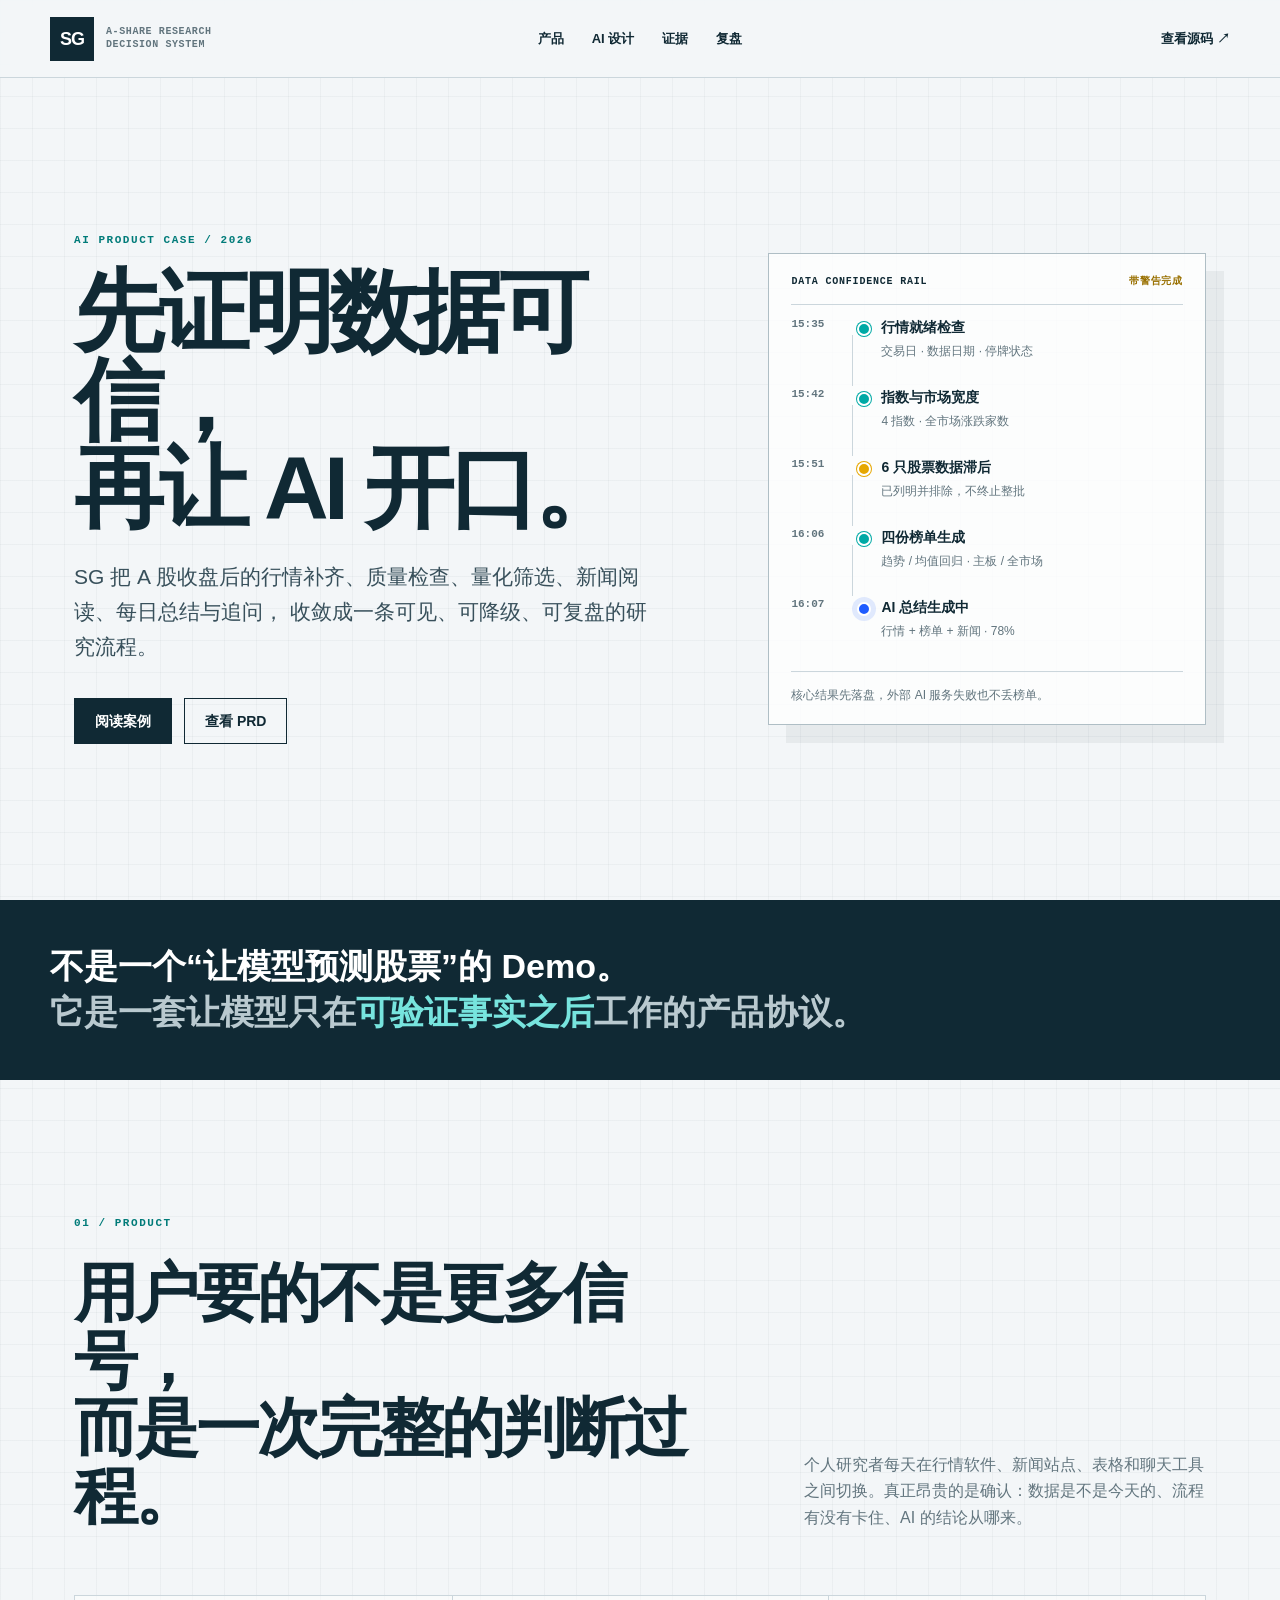
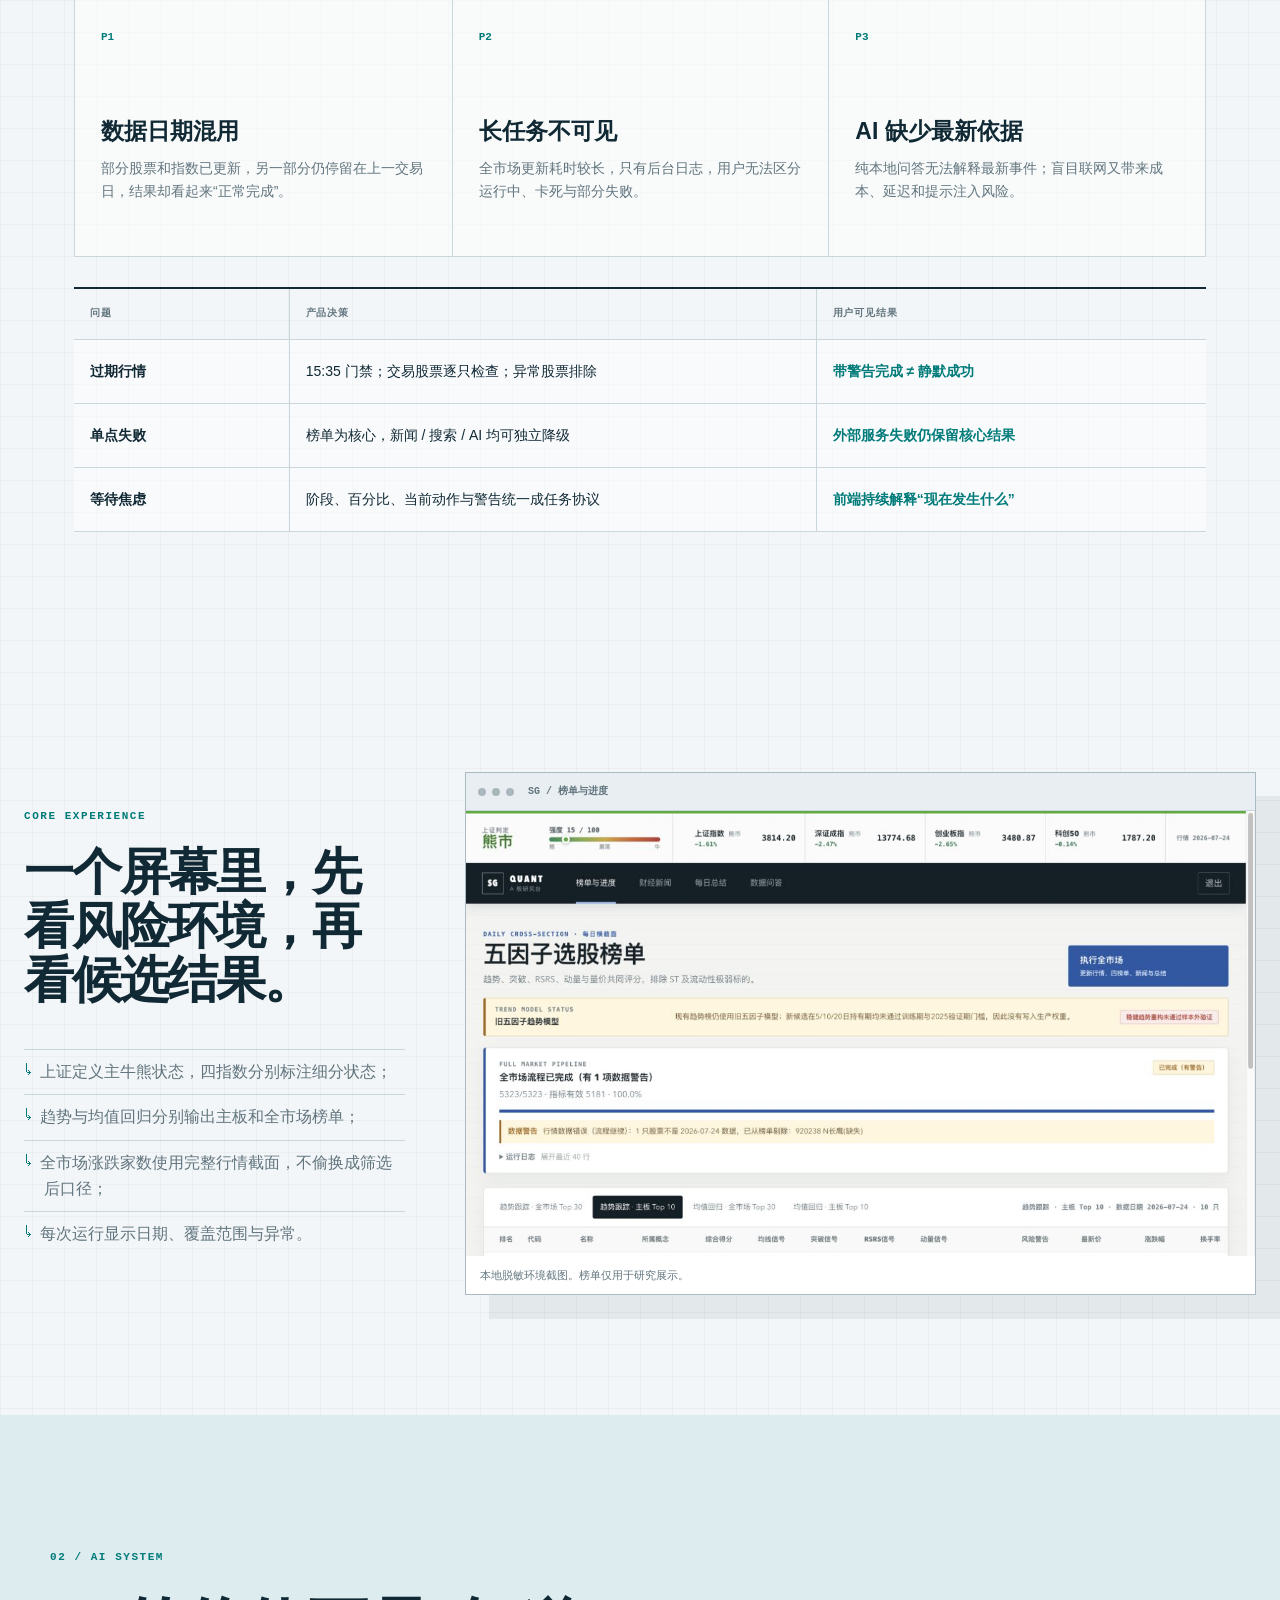
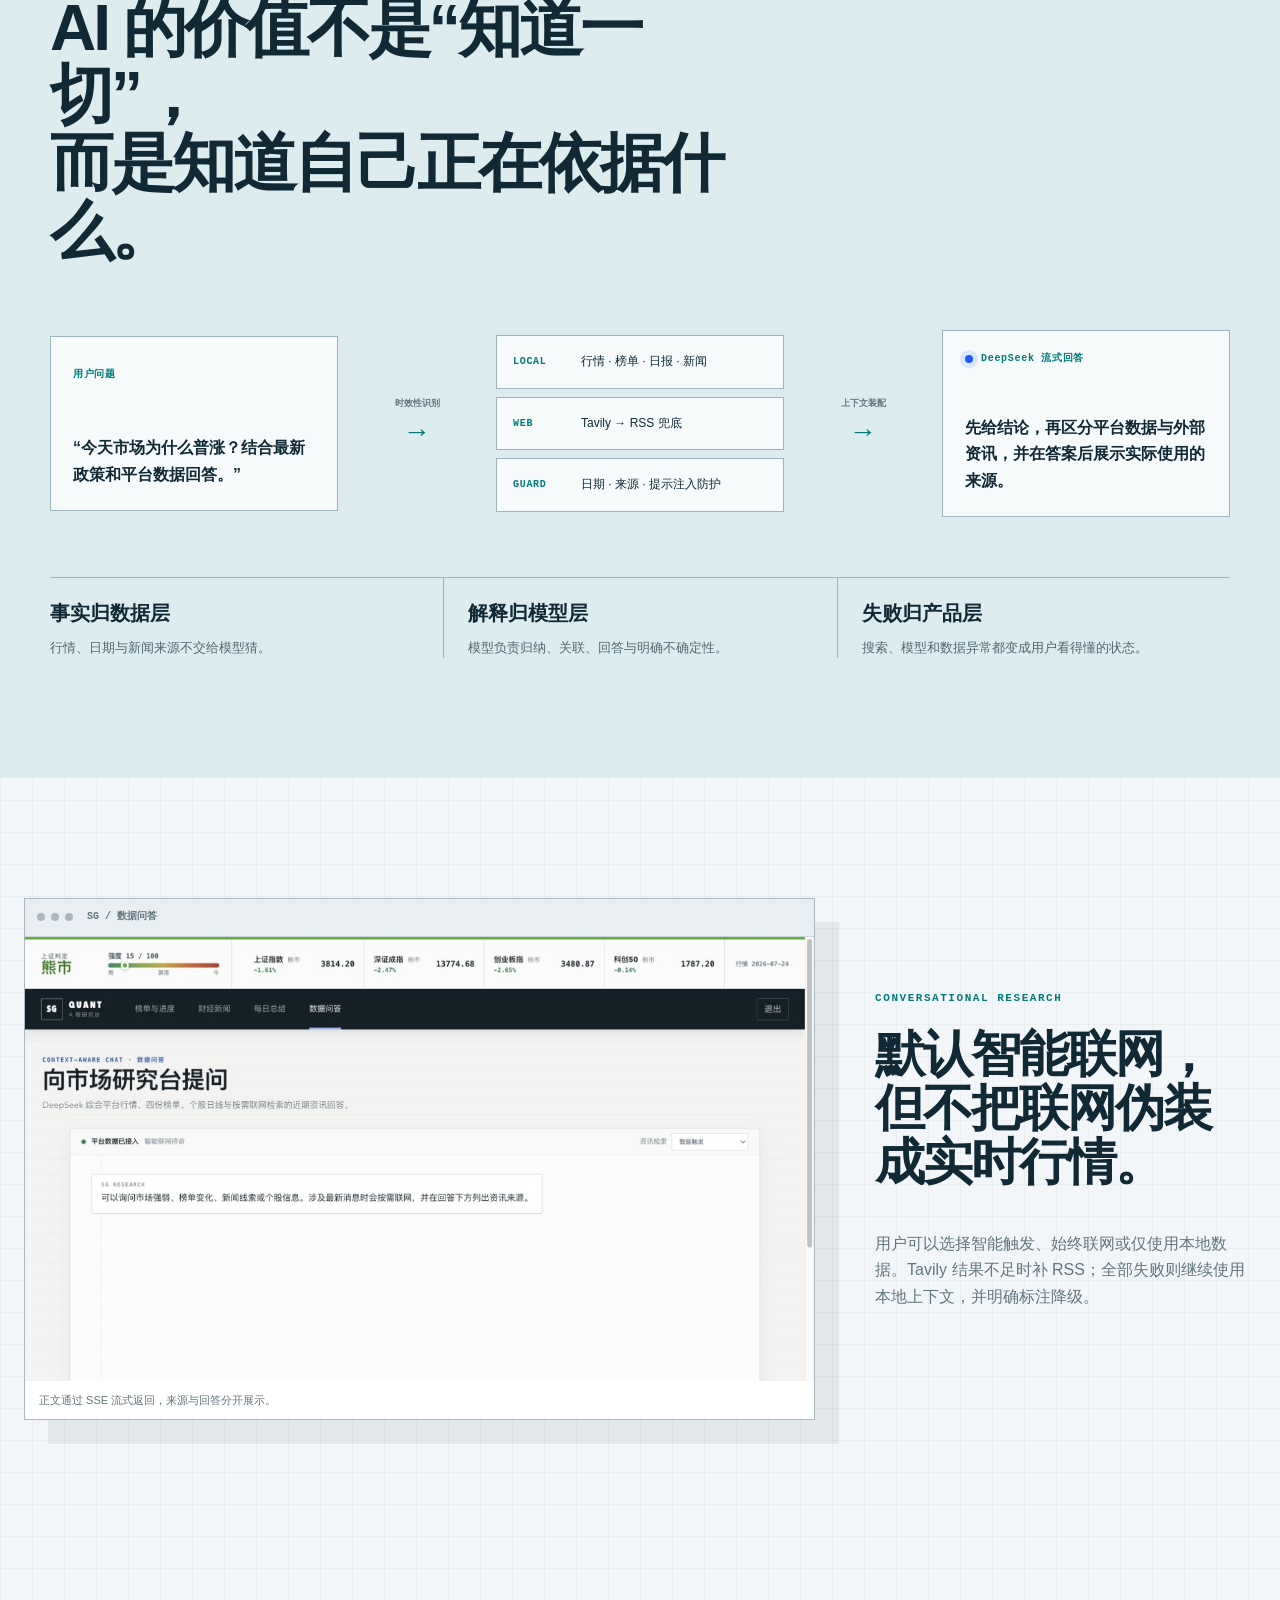
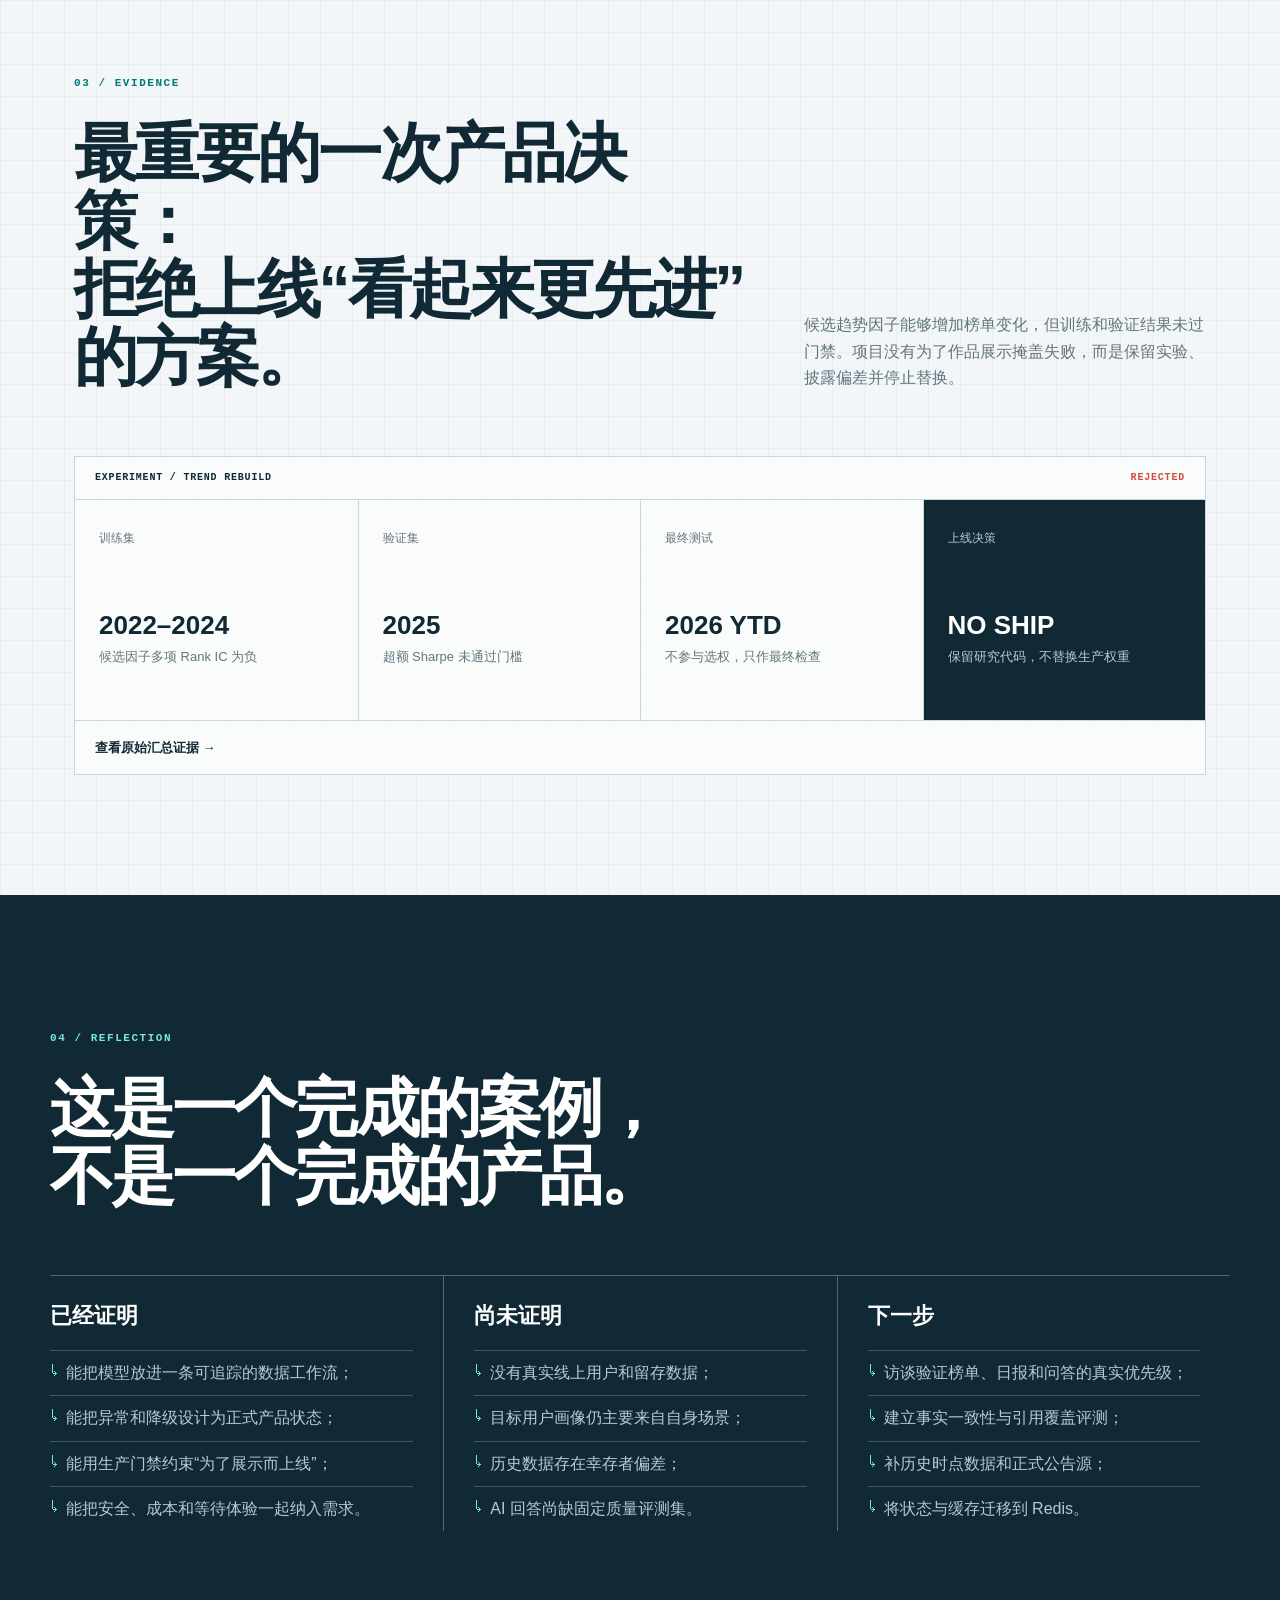
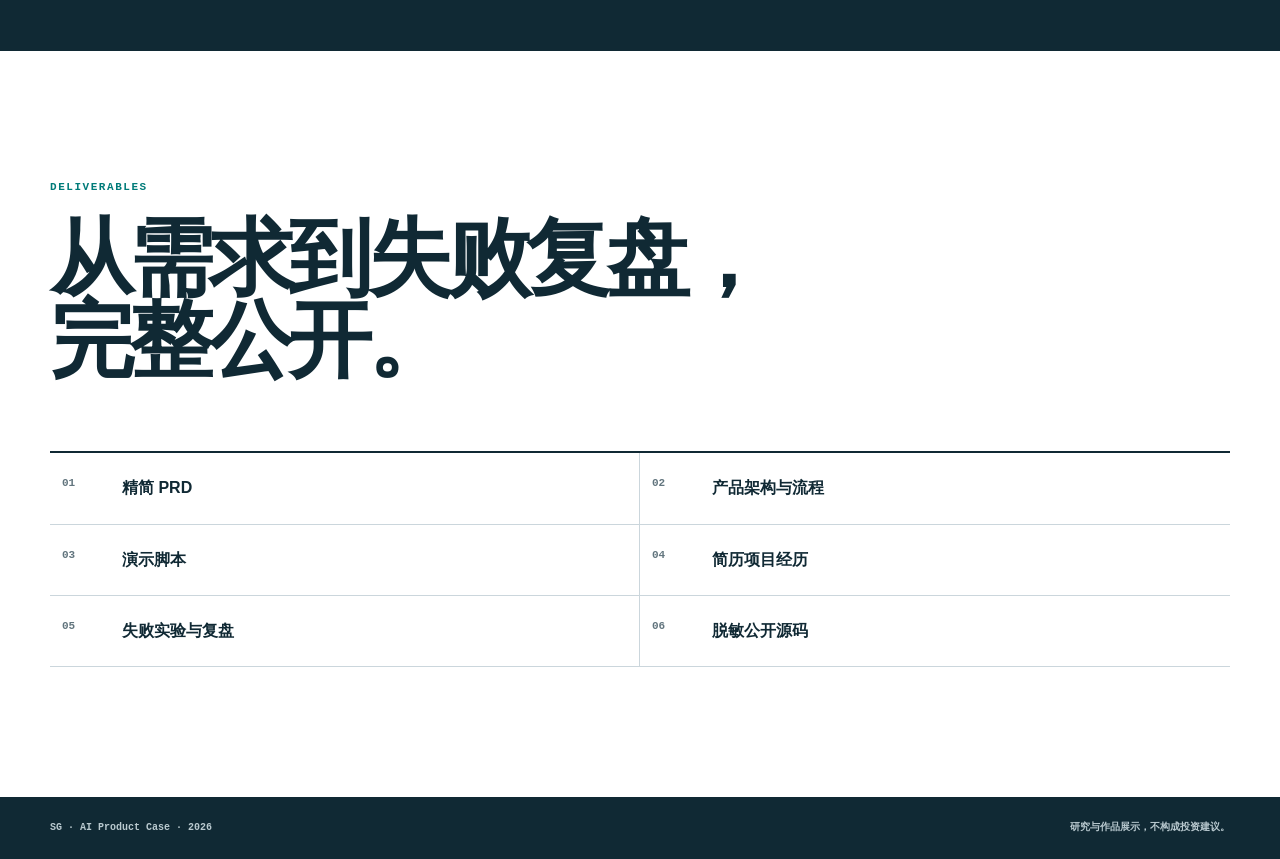
==== docs/index.html @ 6783c08f "Publish SG AI research portfolio" ====
<!doctype html>
<html lang="zh-CN">
<head>
  <meta charset="utf-8">
  <meta name="viewport" content="width=device-width, initial-scale=1">
  <meta name="description" content="SG：AI 驱动的 A 股研究工作台，面向 AI 产品经理岗位的完整产品案例。">
  <meta name="theme-color" content="#f3f6f8">
  <title>SG｜AI 产品经理作品集案例</title>
  <link rel="stylesheet" href="site.css">
</head>
<body>
  <a class="skip-link" href="#case">跳到案例正文</a>

  <header class="site-header">
    <a class="brand" href="#top" aria-label="SG 首页">
      <span class="brand-mark">SG</span>
      <span class="brand-copy">A-share research<br>decision system</span>
    </a>
    <nav aria-label="案例导航">
      <a href="#product">产品</a>
      <a href="#ai">AI 设计</a>
      <a href="#evidence">证据</a>
      <a href="#reflection">复盘</a>
    </nav>
    <a class="repo-link" href="https://github.com/ross912/SG">查看源码 ↗</a>
  </header>

  <main id="case">
    <section class="hero" id="top">
      <div class="hero-copy">
        <p class="eyebrow">AI PRODUCT CASE / 2026</p>
        <h1>先证明数据可信，<br>再让 AI 开口。</h1>
        <p class="hero-intro">
          SG 把 A 股收盘后的行情补齐、质量检查、量化筛选、新闻阅读、每日总结与追问，
          收敛成一条可见、可降级、可复盘的研究流程。
        </p>
        <div class="hero-actions">
          <a class="button primary" href="#product">阅读案例</a>
          <a class="button quiet" href="https://github.com/ross912/SG/blob/main/docs/portfolio/PRD.md">查看 PRD</a>
        </div>
      </div>

      <div class="evidence-rail" aria-label="从原始输入到可信输出的产品证据链">
        <div class="rail-label">
          <span>DATA CONFIDENCE RAIL</span>
          <strong>带警告完成</strong>
        </div>
        <ol>
          <li class="complete">
            <span class="rail-time">15:35</span>
            <div><strong>行情就绪检查</strong><small>交易日 · 数据日期 · 停牌状态</small></div>
          </li>
          <li class="complete">
            <span class="rail-time">15:42</span>
            <div><strong>指数与市场宽度</strong><small>4 指数 · 全市场涨跌家数</small></div>
          </li>
          <li class="warning">
            <span class="rail-time">15:51</span>
            <div><strong>6 只股票数据滞后</strong><small>已列明并排除，不终止整批</small></div>
          </li>
          <li class="complete">
            <span class="rail-time">16:06</span>
            <div><strong>四份榜单生成</strong><small>趋势 / 均值回归 · 主板 / 全市场</small></div>
          </li>
          <li class="active">
            <span class="rail-time">16:07</span>
            <div><strong>AI 总结生成中</strong><small>行情 + 榜单 + 新闻 · 78%</small></div>
          </li>
        </ol>
        <p class="rail-note">核心结果先落盘，外部 AI 服务失败也不丢榜单。</p>
      </div>
    </section>

    <section class="thesis" aria-label="项目定位">
      <p>不是一个“让模型预测股票”的 Demo。</p>
      <p>它是一套让模型只在<strong>可验证事实之后</strong>工作的产品协议。</p>
    </section>

    <section class="case-section" id="product">
      <header class="section-heading">
        <p class="eyebrow">01 / PRODUCT</p>
        <h2>用户要的不是更多信号，<br>而是一次完整的判断过程。</h2>
        <p>个人研究者每天在行情软件、新闻站点、表格和聊天工具之间切换。真正昂贵的是确认：数据是不是今天的、流程有没有卡住、AI 的结论从哪来。</p>
      </header>

      <div class="problem-grid">
        <article>
          <span class="problem-no">P1</span>
          <h3>数据日期混用</h3>
          <p>部分股票和指数已更新，另一部分仍停留在上一交易日，结果却看起来“正常完成”。</p>
        </article>
        <article>
          <span class="problem-no">P2</span>
          <h3>长任务不可见</h3>
          <p>全市场更新耗时较长，只有后台日志，用户无法区分运行中、卡死与部分失败。</p>
        </article>
        <article>
          <span class="problem-no">P3</span>
          <h3>AI 缺少最新依据</h3>
          <p>纯本地问答无法解释最新事件；盲目联网又带来成本、延迟和提示注入风险。</p>
        </article>
      </div>

      <div class="decision-table" role="region" aria-label="产品问题与设计决策" tabindex="0">
        <div class="decision-row table-head">
          <span>问题</span><span>产品决策</span><span>用户可见结果</span>
        </div>
        <div class="decision-row">
          <strong>过期行情</strong>
          <span>15:35 门禁；交易股票逐只检查；异常股票排除</span>
          <span class="result">带警告完成 ≠ 静默成功</span>
        </div>
        <div class="decision-row">
          <strong>单点失败</strong>
          <span>榜单为核心，新闻 / 搜索 / AI 均可独立降级</span>
          <span class="result">外部服务失败仍保留核心结果</span>
        </div>
        <div class="decision-row">
          <strong>等待焦虑</strong>
          <span>阶段、百分比、当前动作与警告统一成任务协议</span>
          <span class="result">前端持续解释“现在发生什么”</span>
        </div>
      </div>
    </section>

    <section class="case-section product-shot">
      <div class="shot-copy">
        <p class="eyebrow">CORE EXPERIENCE</p>
        <h2>一个屏幕里，先看风险环境，再看候选结果。</h2>
        <ul class="plain-list">
          <li>上证定义主牛熊状态，四指数分别标注细分状态；</li>
          <li>趋势与均值回归分别输出主板和全市场榜单；</li>
          <li>全市场涨跌家数使用完整行情截面，不偷换成筛选后口径；</li>
          <li>每次运行显示日期、覆盖范围与异常。</li>
        </ul>
      </div>
      <figure class="browser-frame">
        <div class="browser-bar"><i></i><i></i><i></i><span>SG / 榜单与进度</span></div>
        <img src="assets/dashboard.jpg" alt="SG 榜单、市场状态与流程进度页面截图">
        <figcaption>本地脱敏环境截图。榜单仅用于研究展示。</figcaption>
      </figure>
    </section>

    <section class="case-section ai-section" id="ai">
      <header class="section-heading">
        <p class="eyebrow">02 / AI SYSTEM</p>
        <h2>AI 的价值不是“知道一切”，<br>而是知道自己正在依据什么。</h2>
      </header>

      <div class="ai-map" aria-label="AI 问答决策流程">
        <div class="query-card">
          <span>用户问题</span>
          <p>“今天市场为什么普涨？结合最新政策和平台数据回答。”</p>
        </div>
        <div class="connector"><span>时效性识别</span></div>
        <div class="source-stack">
          <article><b>LOCAL</b><span>行情 · 榜单 · 日报 · 新闻</span></article>
          <article><b>WEB</b><span>Tavily → RSS 兜底</span></article>
          <article><b>GUARD</b><span>日期 · 来源 · 提示注入防护</span></article>
        </div>
        <div class="connector"><span>上下文装配</span></div>
        <div class="answer-card">
          <div class="answer-status"><span></span>DeepSeek 流式回答</div>
          <p>先给结论，再区分平台数据与外部资讯，并在答案后展示实际使用的来源。</p>
        </div>
      </div>

      <div class="principles">
        <article>
          <strong>事实归数据层</strong>
          <p>行情、日期与新闻来源不交给模型猜。</p>
        </article>
        <article>
          <strong>解释归模型层</strong>
          <p>模型负责归纳、关联、回答与明确不确定性。</p>
        </article>
        <article>
          <strong>失败归产品层</strong>
          <p>搜索、模型和数据异常都变成用户看得懂的状态。</p>
        </article>
      </div>
    </section>

    <section class="case-section product-shot reverse">
      <div class="shot-copy">
        <p class="eyebrow">CONVERSATIONAL RESEARCH</p>
        <h2>默认智能联网，但不把联网伪装成实时行情。</h2>
        <p>用户可以选择智能触发、始终联网或仅使用本地数据。Tavily 结果不足时补 RSS；全部失败则继续使用本地上下文，并明确标注降级。</p>
      </div>
      <figure class="browser-frame">
        <div class="browser-bar"><i></i><i></i><i></i><span>SG / 数据问答</span></div>
        <img src="assets/chat.jpg" alt="SG 数据问答、联网模式与来源页面截图">
        <figcaption>正文通过 SSE 流式返回，来源与回答分开展示。</figcaption>
      </figure>
    </section>

    <section class="case-section evidence-section" id="evidence">
      <header class="section-heading">
        <p class="eyebrow">03 / EVIDENCE</p>
        <h2>最重要的一次产品决策：<br>拒绝上线“看起来更先进”的方案。</h2>
        <p>候选趋势因子能够增加榜单变化，但训练和验证结果未过门禁。项目没有为了作品展示掩盖失败，而是保留实验、披露偏差并停止替换。</p>
      </header>

      <div class="experiment">
        <div class="experiment-meta">
          <span>EXPERIMENT / TREND REBUILD</span>
          <strong>REJECTED</strong>
        </div>
        <div class="experiment-grid">
          <article>
            <span>训练集</span>
            <b>2022–2024</b>
            <p>候选因子多项 Rank IC 为负</p>
          </article>
          <article>
            <span>验证集</span>
            <b>2025</b>
            <p>超额 Sharpe 未通过门槛</p>
          </article>
          <article>
            <span>最终测试</span>
            <b>2026 YTD</b>
            <p>不参与选权，只作最终检查</p>
          </article>
          <article class="verdict">
            <span>上线决策</span>
            <b>NO SHIP</b>
            <p>保留研究代码，不替换生产权重</p>
          </article>
        </div>
        <a href="https://github.com/ross912/SG/blob/main/evidence/candidate_factor_research.json">查看原始汇总证据 →</a>
      </div>
    </section>

    <section class="case-section reflection-section" id="reflection">
      <header class="section-heading">
        <p class="eyebrow">04 / REFLECTION</p>
        <h2>这是一个完成的案例，<br>不是一个完成的产品。</h2>
      </header>
      <div class="reflection-grid">
        <div>
          <h3>已经证明</h3>
          <ul class="plain-list">
            <li>能把模型放进一条可追踪的数据工作流；</li>
            <li>能把异常和降级设计为正式产品状态；</li>
            <li>能用生产门禁约束“为了展示而上线”；</li>
            <li>能把安全、成本和等待体验一起纳入需求。</li>
          </ul>
        </div>
        <div>
          <h3>尚未证明</h3>
          <ul class="plain-list">
            <li>没有真实线上用户和留存数据；</li>
            <li>目标用户画像仍主要来自自身场景；</li>
            <li>历史数据存在幸存者偏差；</li>
            <li>AI 回答尚缺固定质量评测集。</li>
          </ul>
        </div>
        <div>
          <h3>下一步</h3>
          <ul class="plain-list">
            <li>访谈验证榜单、日报和问答的真实优先级；</li>
            <li>建立事实一致性与引用覆盖评测；</li>
            <li>补历史时点数据和正式公告源；</li>
            <li>将状态与缓存迁移到 Redis。</li>
          </ul>
        </div>
      </div>
    </section>

    <section class="closing">
      <p class="eyebrow">DELIVERABLES</p>
      <h2>从需求到失败复盘，<br>完整公开。</h2>
      <div class="deliverable-links">
        <a href="https://github.com/ross912/SG/blob/main/docs/portfolio/PRD.md"><span>01</span>精简 PRD</a>
        <a href="https://github.com/ross912/SG/blob/main/docs/portfolio/ARCHITECTURE.md"><span>02</span>产品架构与流程</a>
        <a href="https://github.com/ross912/SG/blob/main/docs/portfolio/DEMO.md"><span>03</span>演示脚本</a>
        <a href="https://github.com/ross912/SG/blob/main/docs/portfolio/RESUME.md"><span>04</span>简历项目经历</a>
        <a href="https://github.com/ross912/SG/blob/main/docs/portfolio/RETROSPECTIVE.md"><span>05</span>失败实验与复盘</a>
        <a href="https://github.com/ross912/SG"><span>06</span>脱敏公开源码</a>
      </div>
    </section>
  </main>

  <footer>
    <p>SG · AI Product Case · 2026</p>
    <p>研究与作品展示，不构成投资建议。</p>
  </footer>
</body>
</html>
---- docs/site.css ----
:root {
  --paper: #f3f6f8;
  --paper-strong: #ffffff;
  --ink: #102934;
  --muted: #62757e;
  --line: #cbd6dc;
  --cyan: #00a9a5;
  --cyan-dark: #007b79;
  --blue: #1e5bff;
  --amber: #e6a700;
  --red: #d64b3c;
  --display: "Arial Narrow", "Aptos Display", "Noto Sans SC", sans-serif;
  --body: "Aptos", "PingFang SC", "Noto Sans SC", sans-serif;
  --mono: "SFMono-Regular", "Cascadia Code", "Roboto Mono", monospace;
  --content: 1180px;
  color-scheme: light;
}

* { box-sizing: border-box; }

html {
  scroll-behavior: smooth;
  background: var(--paper);
}

body {
  margin: 0;
  color: var(--ink);
  background:
    linear-gradient(rgba(16, 41, 52, .035) 1px, transparent 1px),
    linear-gradient(90deg, rgba(16, 41, 52, .035) 1px, transparent 1px),
    var(--paper);
  background-size: 32px 32px;
  font-family: var(--body);
  line-height: 1.65;
}

a { color: inherit; }

.skip-link {
  position: fixed;
  top: 10px;
  left: 10px;
  z-index: 100;
  padding: 8px 12px;
  background: var(--ink);
  color: white;
  transform: translateY(-160%);
}

.skip-link:focus { transform: translateY(0); }

.site-header {
  position: sticky;
  top: 0;
  z-index: 20;
  display: grid;
  grid-template-columns: 1fr auto 1fr;
  align-items: center;
  min-height: 78px;
  padding: 12px max(24px, calc((100vw - var(--content)) / 2));
  border-bottom: 1px solid var(--line);
  background: rgba(243, 246, 248, .94);
  backdrop-filter: blur(14px);
}

.brand {
  display: inline-flex;
  gap: 12px;
  width: max-content;
  text-decoration: none;
  align-items: center;
}

.brand-mark {
  display: grid;
  width: 44px;
  height: 44px;
  place-items: center;
  color: white;
  background: var(--ink);
  font: 800 18px/1 var(--display);
  letter-spacing: -.06em;
}

.brand-copy {
  color: var(--muted);
  font: 600 10px/1.25 var(--mono);
  letter-spacing: .06em;
  text-transform: uppercase;
}

nav { display: flex; gap: 28px; }
nav a, .repo-link {
  text-decoration: none;
  font-size: 13px;
  font-weight: 650;
}

nav a:hover, .repo-link:hover { color: var(--cyan-dark); }
.repo-link { justify-self: end; }

.hero {
  display: grid;
  grid-template-columns: minmax(0, 1.15fr) minmax(360px, .85fr);
  gap: clamp(48px, 8vw, 110px);
  align-items: center;
  min-height: calc(100vh - 78px);
  max-width: var(--content);
  margin: 0 auto;
  padding: 84px 24px;
}

.eyebrow {
  margin: 0 0 22px;
  color: var(--cyan-dark);
  font: 700 11px/1.2 var(--mono);
  letter-spacing: .14em;
}

h1, h2, h3, p { margin-top: 0; }

h1 {
  max-width: 760px;
  margin-bottom: 28px;
  font: 800 clamp(54px, 7vw, 92px)/.98 var(--display);
  letter-spacing: -.055em;
}

.hero-intro {
  max-width: 650px;
  margin-bottom: 34px;
  color: #38505b;
  font-size: clamp(17px, 2vw, 21px);
}

.hero-actions { display: flex; gap: 12px; }

.button {
  display: inline-flex;
  min-height: 46px;
  padding: 0 20px;
  align-items: center;
  justify-content: center;
  border: 1px solid var(--ink);
  text-decoration: none;
  font-size: 14px;
  font-weight: 700;
}

.button.primary { color: white; background: var(--ink); }
.button.primary:hover { background: var(--cyan-dark); border-color: var(--cyan-dark); }
.button.quiet:hover { background: white; }

.evidence-rail {
  position: relative;
  padding: 22px 22px 18px;
  border: 1px solid #afbec5;
  background: rgba(255, 255, 255, .78);
  box-shadow: 18px 18px 0 rgba(16, 41, 52, .06);
}

.rail-label {
  display: flex;
  justify-content: space-between;
  padding-bottom: 16px;
  border-bottom: 1px solid var(--line);
  font: 700 10px/1.2 var(--mono);
  letter-spacing: .08em;
}

.rail-label strong { color: #997000; }
.evidence-rail ol { margin: 0; padding: 8px 0 0; list-style: none; }

.evidence-rail li {
  position: relative;
  display: grid;
  grid-template-columns: 54px 16px 1fr;
  column-gap: 10px;
  min-height: 70px;
  align-items: start;
}

.evidence-rail li::before {
  content: "";
  grid-column: 2;
  grid-row: 1;
  width: 10px;
  height: 10px;
  margin: 9px 0 0 2px;
  border: 2px solid var(--paper-strong);
  border-radius: 50%;
  background: var(--cyan);
  box-shadow: 0 0 0 1px var(--cyan);
  z-index: 1;
}

.evidence-rail li::after {
  content: "";
  position: absolute;
  top: 22px;
  bottom: -3px;
  left: 61px;
  width: 1px;
  background: var(--line);
}

.evidence-rail li:last-child::after { display: none; }
.evidence-rail li.warning::before { background: var(--amber); box-shadow: 0 0 0 1px var(--amber); }
.evidence-rail li.active::before { background: var(--blue); box-shadow: 0 0 0 5px rgba(30, 91, 255, .12); }

.rail-time {
  padding-top: 5px;
  color: var(--muted);
  font: 600 11px/1.2 var(--mono);
}

.evidence-rail li div { grid-column: 3; padding-top: 3px; }
.evidence-rail li strong { display: block; font-size: 14px; }
.evidence-rail li small { display: block; margin-top: 3px; color: var(--muted); font-size: 12px; }
.rail-note { margin: 8px 0 0; padding-top: 14px; border-top: 1px solid var(--line); color: var(--muted); font-size: 12px; }

.thesis {
  padding: 44px max(24px, calc((100vw - var(--content)) / 2));
  color: white;
  background: var(--ink);
}

.thesis p { max-width: 920px; margin: 0; font: 600 clamp(22px, 3vw, 34px)/1.35 var(--display); }
.thesis p + p { color: #b9c9cf; }
.thesis strong { color: #77e4de; }

.case-section {
  max-width: var(--content);
  margin: 0 auto;
  padding: 120px 24px;
}

.section-heading { display: grid; grid-template-columns: 1.25fr .75fr; gap: 60px; align-items: end; margin-bottom: 64px; }
.section-heading .eyebrow { grid-column: 1 / -1; margin-bottom: -30px; }
.section-heading h2 { margin: 0; font: 780 clamp(40px, 5vw, 64px)/1.06 var(--display); letter-spacing: -.045em; }
.section-heading > p:last-child { margin: 0; color: var(--muted); font-size: 16px; }

.problem-grid { display: grid; grid-template-columns: repeat(3, 1fr); border: 1px solid var(--line); background: rgba(255,255,255,.55); }
.problem-grid article { min-height: 260px; padding: 26px; }
.problem-grid article + article { border-left: 1px solid var(--line); }
.problem-no { font: 700 11px/1 var(--mono); color: var(--cyan-dark); }
.problem-grid h3 { margin: 70px 0 12px; font: 750 23px/1.15 var(--display); }
.problem-grid p { color: var(--muted); font-size: 14px; }

.decision-table { margin-top: 30px; border-top: 2px solid var(--ink); overflow-x: auto; }
.decision-row { display: grid; grid-template-columns: .55fr 1.35fr 1fr; min-width: 780px; border-bottom: 1px solid var(--line); }
.decision-row > * { padding: 20px 16px; }
.decision-row > * + * { border-left: 1px solid var(--line); }
.decision-row.table-head { color: var(--muted); font: 700 10px/1 var(--mono); letter-spacing: .08em; }
.decision-row:not(.table-head) { background: rgba(255,255,255,.45); font-size: 14px; }
.decision-row .result { color: var(--cyan-dark); font-weight: 650; }

.product-shot { display: grid; grid-template-columns: .65fr 1.35fr; gap: 60px; align-items: center; max-width: 1320px; }
.product-shot.reverse { grid-template-columns: 1.35fr .65fr; }
.product-shot.reverse .shot-copy { grid-column: 2; grid-row: 1; }
.product-shot.reverse .browser-frame { grid-column: 1; grid-row: 1; }
.shot-copy h2 { font: 760 clamp(34px, 4vw, 50px)/1.08 var(--display); letter-spacing: -.04em; }
.shot-copy > p:not(.eyebrow), .plain-list { color: var(--muted); }
.plain-list { margin: 22px 0 0; padding: 0; list-style: none; }
.plain-list li { padding: 9px 0 9px 20px; border-top: 1px solid var(--line); }
.plain-list li::before { content: "↳"; margin-left: -20px; margin-right: 8px; color: var(--cyan-dark); }

.browser-frame { margin: 0; border: 1px solid #aabac2; background: white; box-shadow: 24px 24px 0 rgba(16,41,52,.07); }
.browser-bar { display: flex; align-items: center; gap: 6px; min-height: 38px; padding: 0 12px; border-bottom: 1px solid var(--line); background: #e8eef1; }
.browser-bar i { width: 8px; height: 8px; border-radius: 50%; background: #aab8be; }
.browser-bar span { margin-left: 8px; color: var(--muted); font: 600 10px/1 var(--mono); }
.browser-frame img { display: block; width: 100%; min-height: 340px; object-fit: cover; object-position: top; background: #dfe7eb; }
.browser-frame figcaption { padding: 10px 14px; color: var(--muted); font-size: 11px; }

.ai-section { max-width: none; padding-right: max(24px, calc((100vw - var(--content)) / 2)); padding-left: max(24px, calc((100vw - var(--content)) / 2)); background: #dcecef; }
.ai-section .section-heading { max-width: var(--content); margin-right: auto; margin-left: auto; }
.ai-map { display: grid; grid-template-columns: 1fr 130px 1fr 130px 1fr; gap: 14px; align-items: center; max-width: 1380px; margin: 0 auto; }
.query-card, .answer-card, .source-stack article { padding: 22px; border: 1px solid #9eb4bc; background: rgba(255,255,255,.76); }
.query-card > span, .answer-status, .source-stack b { font: 700 10px/1.2 var(--mono); letter-spacing: .07em; color: var(--cyan-dark); }
.query-card p, .answer-card p { margin: 50px 0 0; font-size: 16px; font-weight: 650; }
.source-stack { display: grid; gap: 8px; }
.source-stack article { display: grid; grid-template-columns: 60px 1fr; gap: 8px; align-items: center; padding: 16px; }
.source-stack span { font-size: 12px; }
.connector { position: relative; text-align: center; color: var(--muted); font: 600 9px/1 var(--mono); }
.connector::after { content: "→"; display: block; margin-top: 10px; color: var(--cyan-dark); font-size: 28px; }
.answer-status { display: flex; gap: 8px; align-items: center; }
.answer-status span { width: 8px; height: 8px; border-radius: 50%; background: var(--blue); box-shadow: 0 0 0 5px rgba(30,91,255,.12); }
.principles { display: grid; grid-template-columns: repeat(3,1fr); max-width: 1180px; margin: 60px auto 0; border-top: 1px solid #9eb4bc; }
.principles article { padding: 24px 24px 0 0; }
.principles article + article { padding-left: 24px; border-left: 1px solid #9eb4bc; }
.principles strong { font: 750 20px/1.1 var(--display); }
.principles p { margin: 8px 0 0; color: #506971; font-size: 13px; }

.experiment { border: 1px solid var(--line); background: rgba(255,255,255,.65); }
.experiment-meta { display: flex; justify-content: space-between; padding: 16px 20px; border-bottom: 1px solid var(--line); font: 700 10px/1 var(--mono); letter-spacing: .08em; }
.experiment-meta strong { color: var(--red); }
.experiment-grid { display: grid; grid-template-columns: repeat(4,1fr); }
.experiment-grid article { min-height: 220px; padding: 24px; }
.experiment-grid article + article { border-left: 1px solid var(--line); }
.experiment-grid span { color: var(--muted); font-size: 12px; }
.experiment-grid b { display: block; margin: 62px 0 8px; font: 750 26px/1 var(--display); }
.experiment-grid p { color: var(--muted); font-size: 13px; }
.experiment-grid .verdict { color: white; background: var(--ink); }
.experiment-grid .verdict span, .experiment-grid .verdict p { color: #b9c9cf; }
.experiment > a { display: block; padding: 16px 20px; border-top: 1px solid var(--line); text-decoration: none; font-size: 13px; font-weight: 700; }
.experiment > a:hover { color: var(--cyan-dark); }

.reflection-section { max-width: none; padding-right: max(24px, calc((100vw - var(--content)) / 2)); padding-left: max(24px, calc((100vw - var(--content)) / 2)); color: white; background: var(--ink); }
.reflection-section .section-heading { max-width: var(--content); }
.reflection-section .eyebrow { color: #77e4de; }
.reflection-grid { display: grid; grid-template-columns: repeat(3,1fr); max-width: var(--content); border-top: 1px solid #536870; }
.reflection-grid > div { padding: 28px 30px 0 0; }
.reflection-grid > div + div { padding-left: 30px; border-left: 1px solid #536870; }
.reflection-grid h3 { font: 750 22px/1.1 var(--display); }
.reflection-grid .plain-list { color: #b9c9cf; }
.reflection-grid .plain-list li { border-color: #405761; }
.reflection-grid .plain-list li::before { color: #77e4de; }

.closing { padding: 130px max(24px, calc((100vw - var(--content)) / 2)); background: white; }
.closing h2 { max-width: 820px; font: 800 clamp(48px, 7vw, 84px)/.98 var(--display); letter-spacing: -.055em; }
.deliverable-links { display: grid; grid-template-columns: repeat(2,1fr); margin-top: 70px; border-top: 2px solid var(--ink); }
.deliverable-links a { display: grid; grid-template-columns: 60px 1fr; padding: 22px 12px; border-bottom: 1px solid var(--line); text-decoration: none; font-weight: 700; }
.deliverable-links a:nth-child(odd) { border-right: 1px solid var(--line); }
.deliverable-links span { color: var(--muted); font: 600 11px/1.6 var(--mono); }
.deliverable-links a:hover { color: var(--cyan-dark); background: #f3f9f9; }

footer { display: flex; justify-content: space-between; padding: 24px max(24px, calc((100vw - var(--content)) / 2)); color: #b9c9cf; background: var(--ink); font: 600 10px/1.4 var(--mono); }
footer p { margin: 0; }

a:focus-visible, [tabindex]:focus-visible { outline: 3px solid var(--blue); outline-offset: 3px; }

@media (max-width: 980px) {
  .site-header { grid-template-columns: 1fr auto; }
  nav { display: none; }
  .hero { grid-template-columns: 1fr; }
  .evidence-rail { max-width: 620px; }
  .section-heading { grid-template-columns: 1fr; gap: 18px; }
  .section-heading .eyebrow { margin-bottom: 0; }
  .problem-grid, .principles, .reflection-grid { grid-template-columns: 1fr; }
  .problem-grid article + article, .principles article + article, .reflection-grid > div + div { border-left: 0; border-top: 1px solid var(--line); }
  .problem-grid h3 { margin-top: 28px; }
  .product-shot, .product-shot.reverse { grid-template-columns: 1fr; }
  .product-shot.reverse .shot-copy, .product-shot.reverse .browser-frame { grid-column: 1; }
  .product-shot.reverse .shot-copy { grid-row: 1; }
  .product-shot.reverse .browser-frame { grid-row: 2; }
  .ai-map { grid-template-columns: 1fr; }
  .connector::after { content: "↓"; }
  .experiment-grid { grid-template-columns: repeat(2,1fr); }
  .experiment-grid article:nth-child(3) { border-left: 0; border-top: 1px solid var(--line); }
  .experiment-grid article:nth-child(4) { border-top: 1px solid #536870; }
}

@media (max-width: 620px) {
  .site-header { min-height: 64px; padding: 10px 16px; }
  .brand-copy { display: none; }
  .repo-link { font-size: 12px; }
  .hero { min-height: auto; padding: 64px 18px 80px; }
  h1 { font-size: 50px; }
  .hero-intro { font-size: 16px; }
  .hero-actions { flex-direction: column; align-items: stretch; }
  .case-section { padding: 82px 18px; }
  .section-heading { margin-bottom: 40px; }
  .section-heading h2 { font-size: 38px; }
  .problem-grid { display: block; }
  .problem-grid article { min-height: 220px; }
  .product-shot { gap: 34px; }
  .browser-frame img { min-height: 230px; }
  .experiment-grid { grid-template-columns: 1fr; }
  .experiment-grid article + article { border-left: 0; border-top: 1px solid var(--line); }
  .experiment-grid article:nth-child(4) { border-top-color: #536870; }
  .deliverable-links { grid-template-columns: 1fr; }
  .deliverable-links a:nth-child(odd) { border-right: 0; }
  footer { display: block; }
  footer p + p { margin-top: 8px; }
}

@media (prefers-reduced-motion: reduce) {
  html { scroll-behavior: auto; }
  *, *::before, *::after { animation-duration: .01ms !important; animation-iteration-count: 1 !important; transition-duration: .01ms !important; }
}
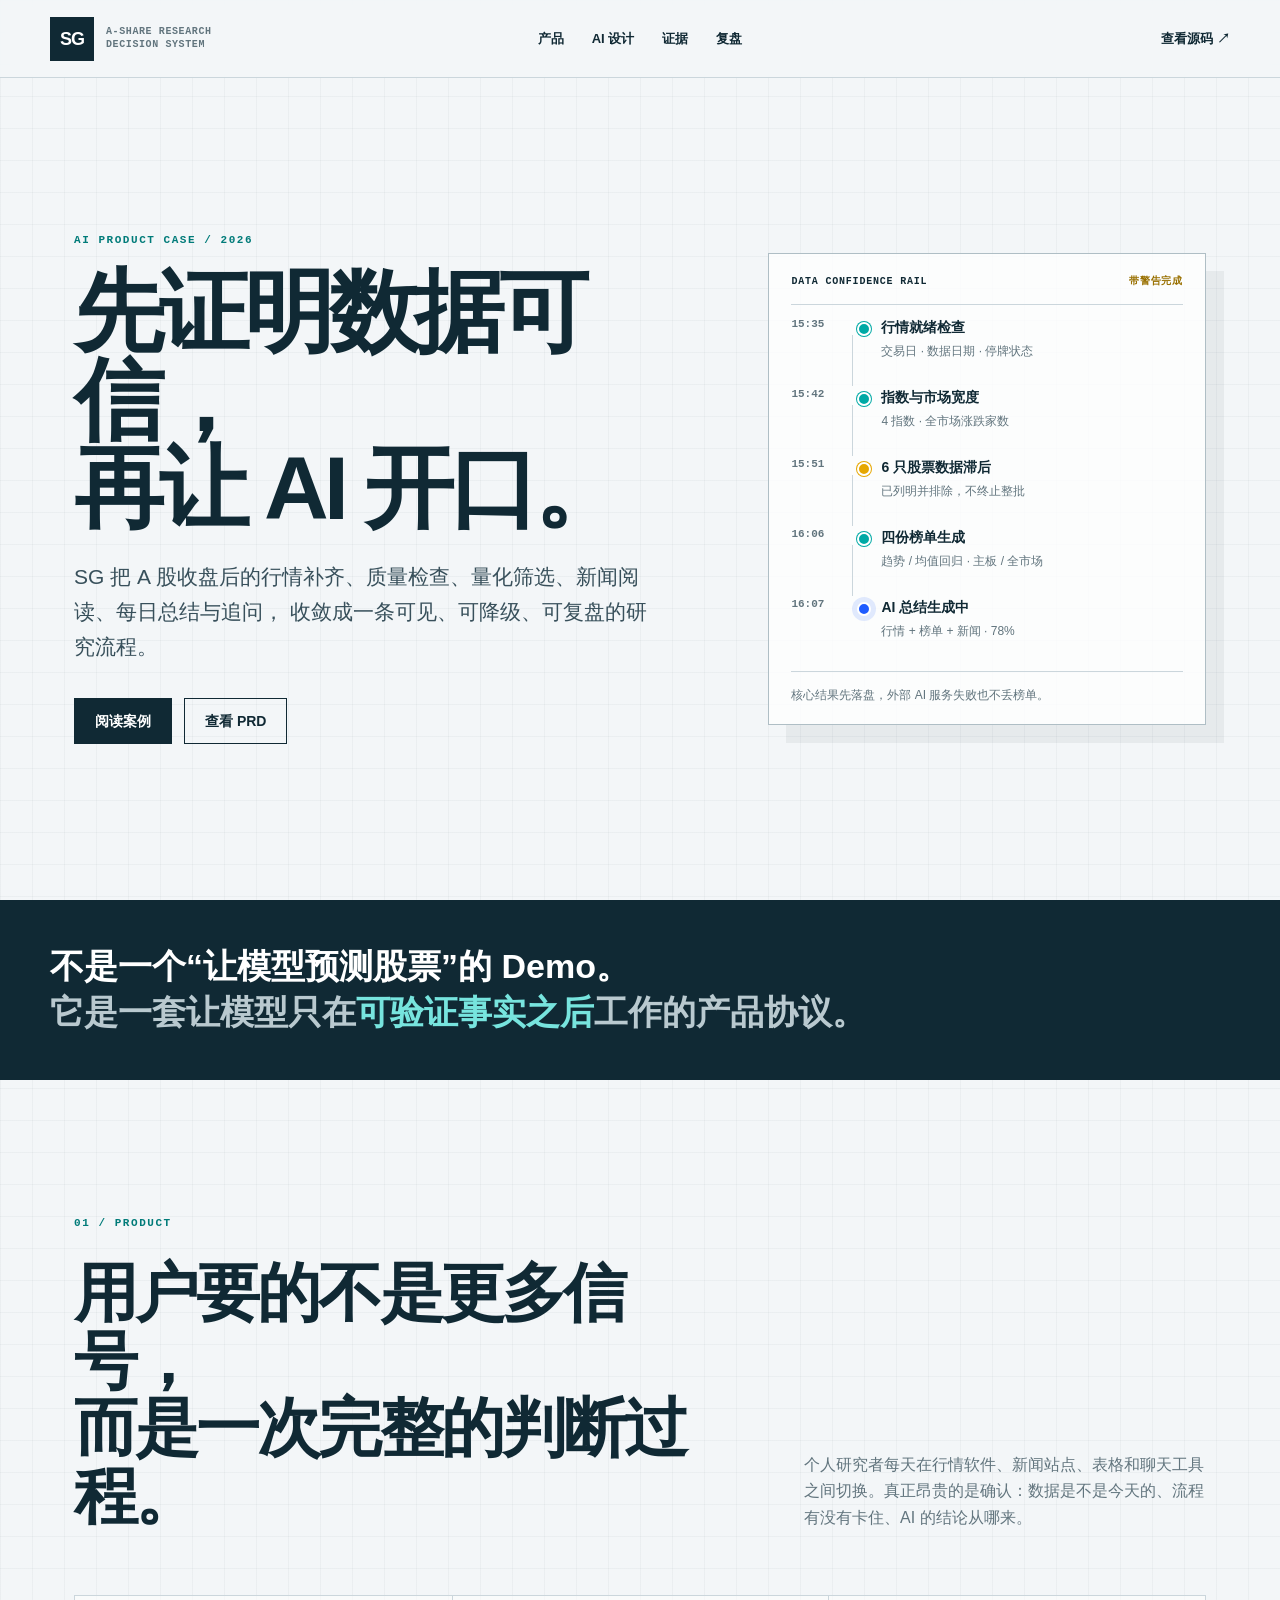
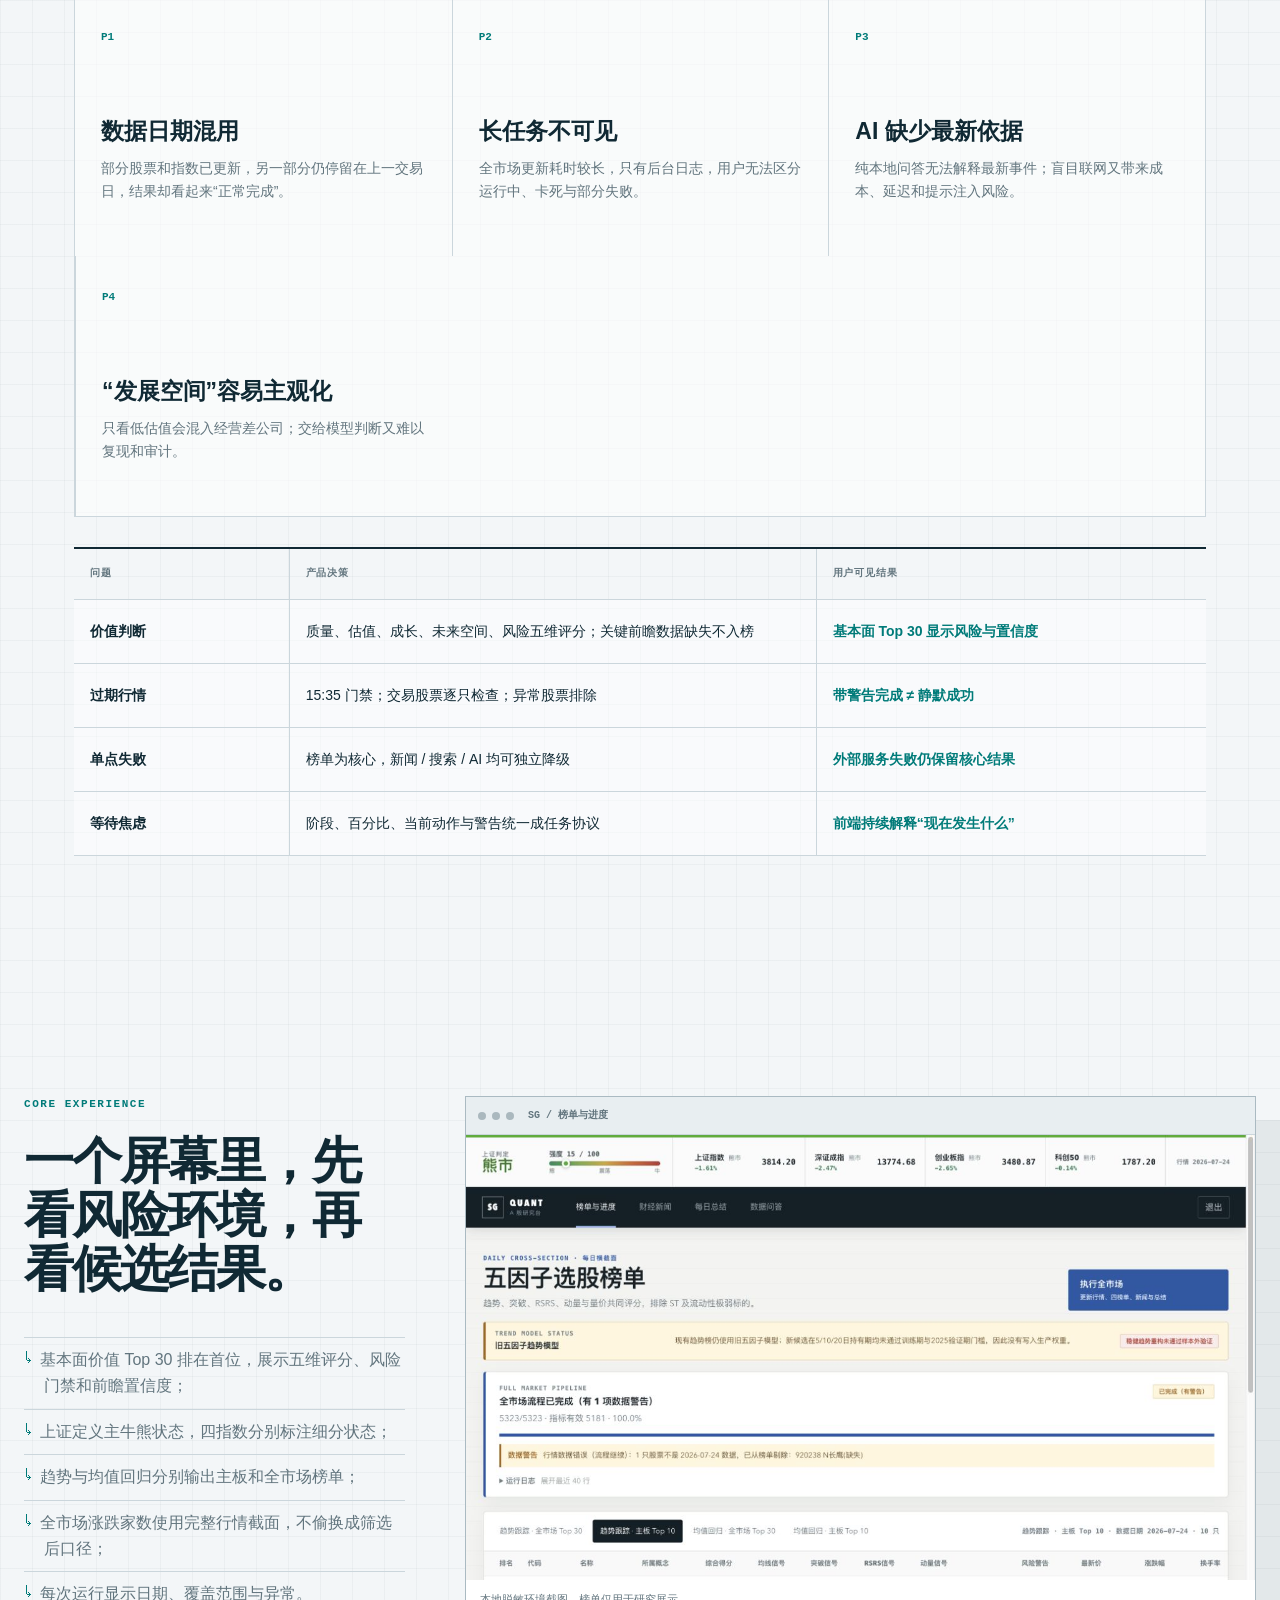
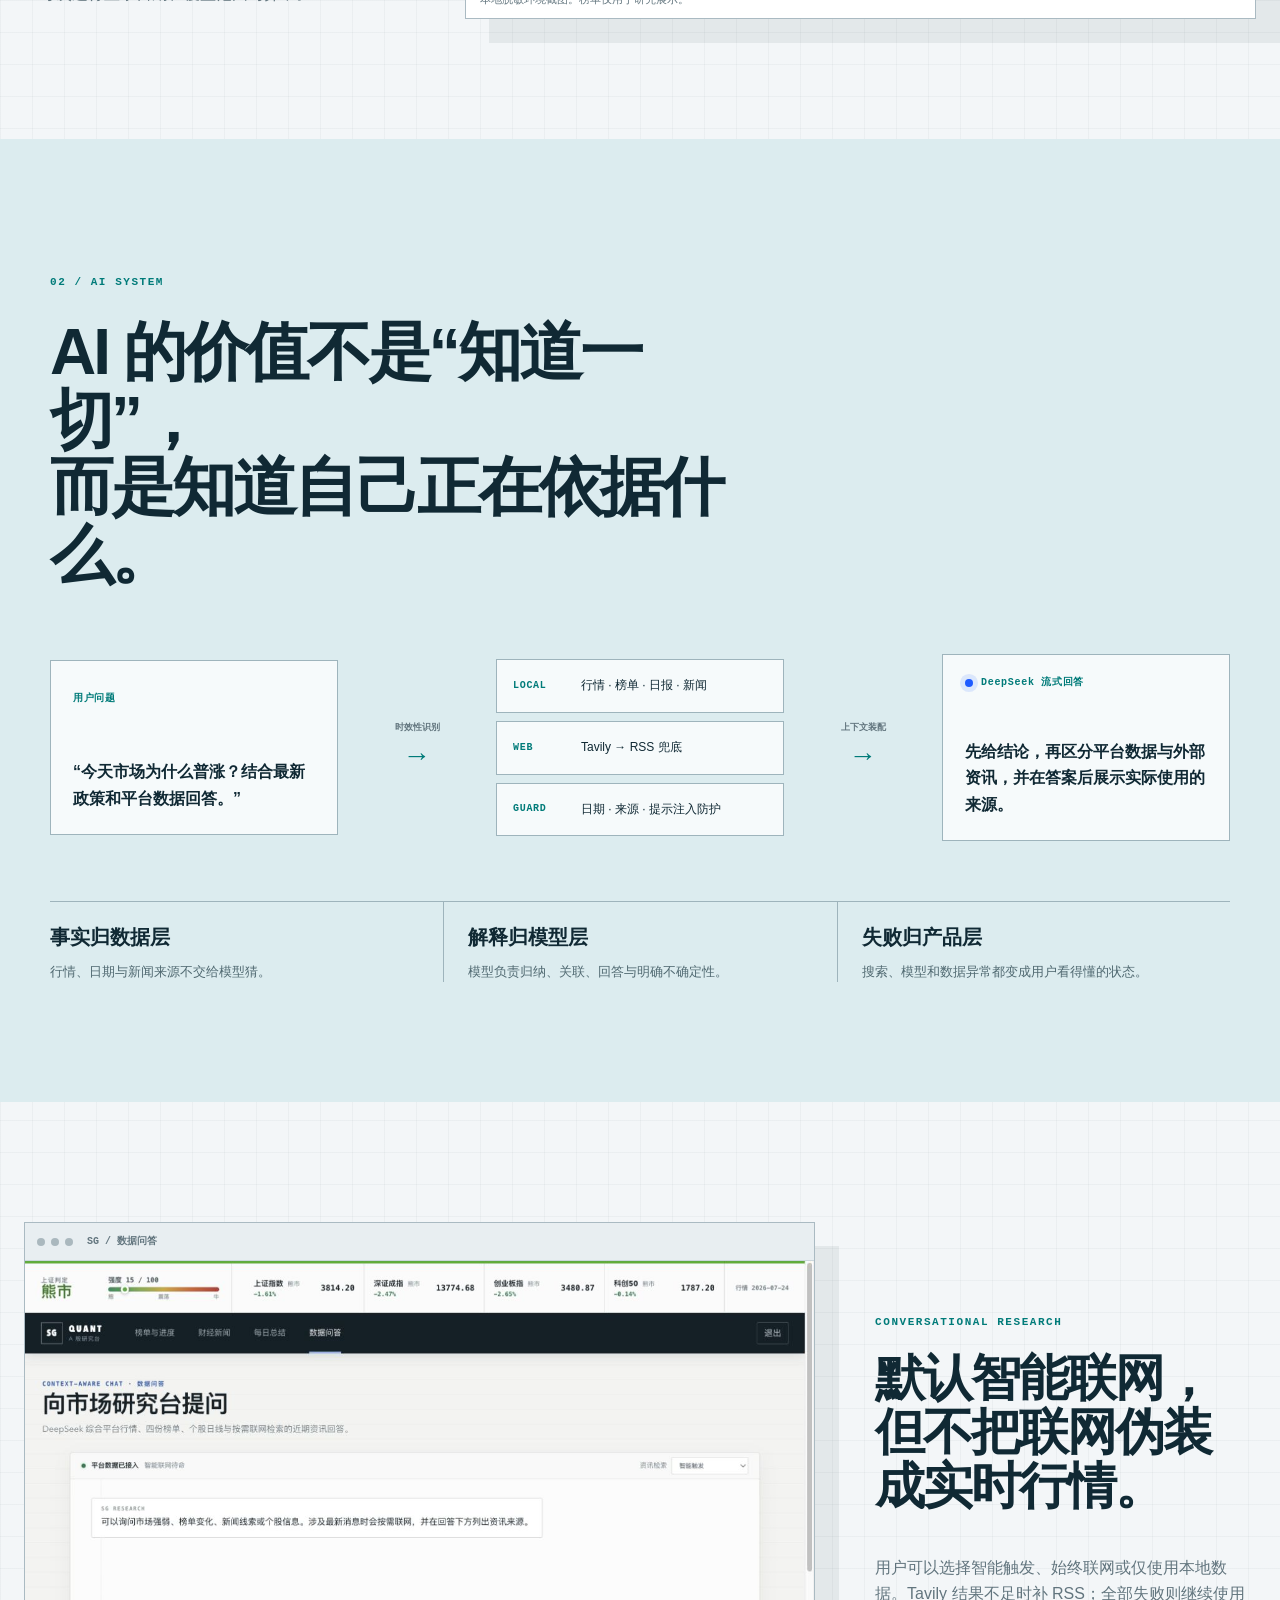
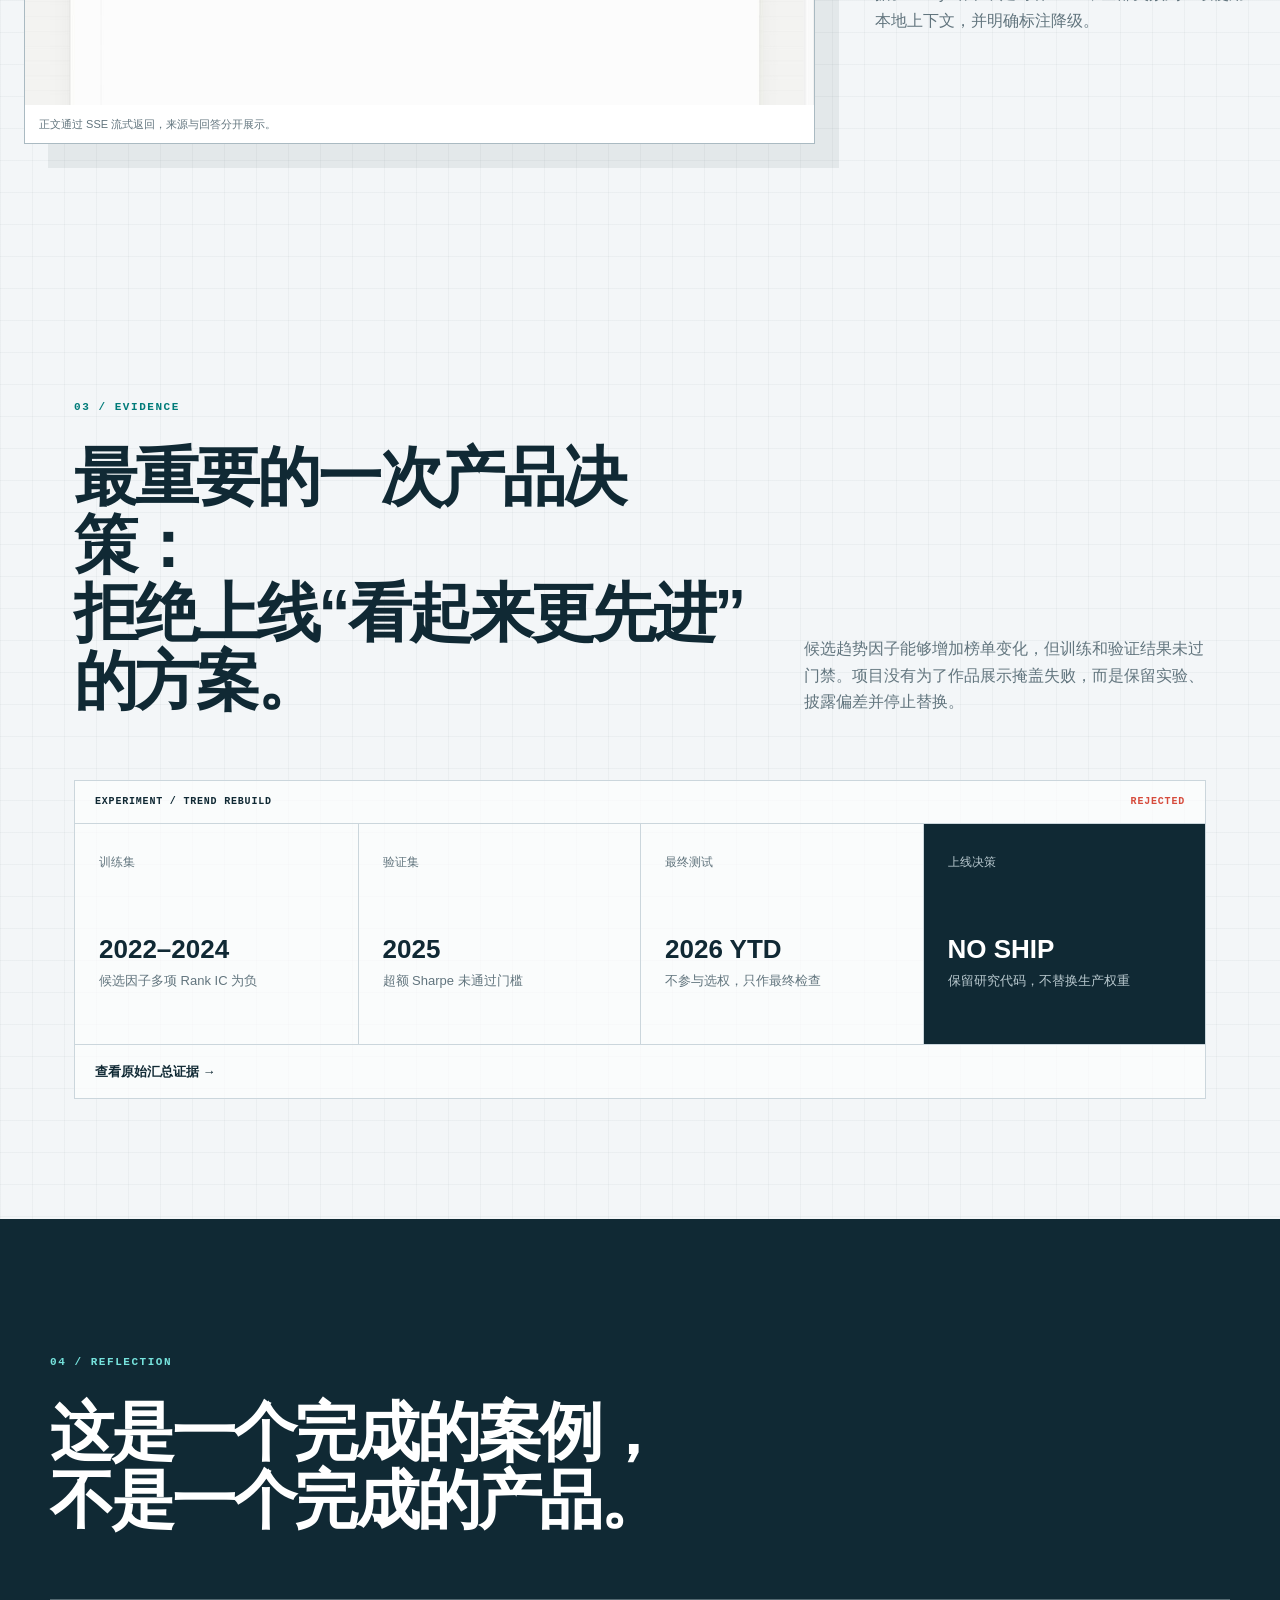
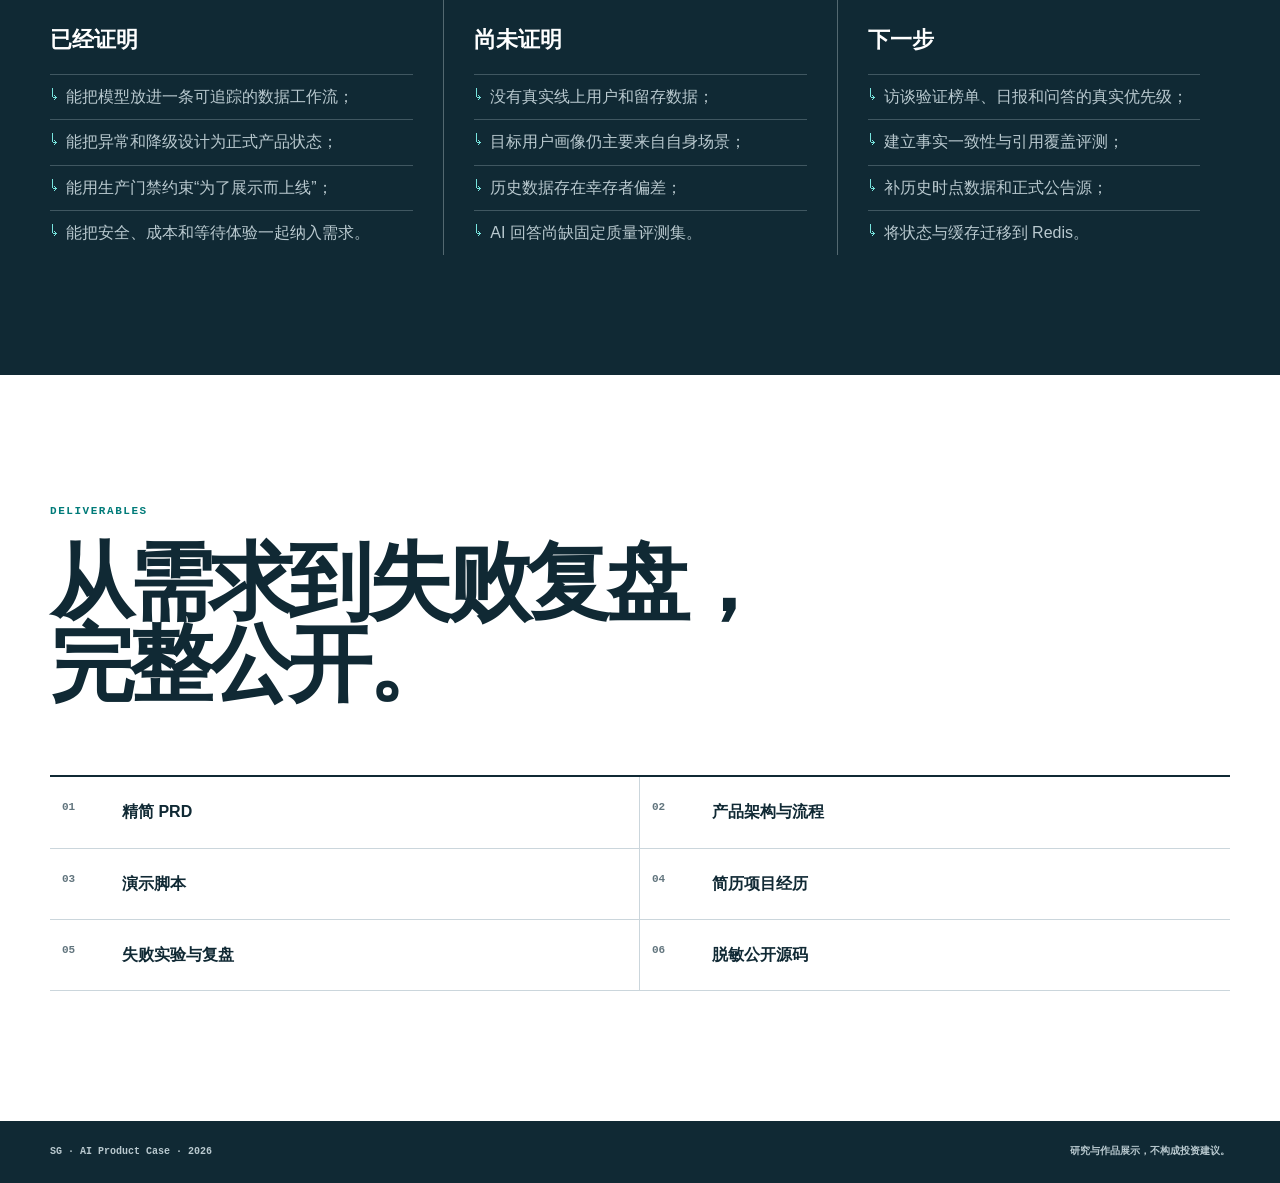
==== commit 968fac2b: "Add fundamental outlook ranking and portfolio guide" ====
--- a/docs/index.html
+++ b/docs/index.html
@@ -99,11 +99,21 @@
           <h3>AI 缺少最新依据</h3>
           <p>纯本地问答无法解释最新事件；盲目联网又带来成本、延迟和提示注入风险。</p>
         </article>
+        <article>
+          <span class="problem-no">P4</span>
+          <h3>“发展空间”容易主观化</h3>
+          <p>只看低估值会混入经营差公司；交给模型判断又难以复现和审计。</p>
+        </article>
       </div>
 
       <div class="decision-table" role="region" aria-label="产品问题与设计决策" tabindex="0">
         <div class="decision-row table-head">
           <span>问题</span><span>产品决策</span><span>用户可见结果</span>
+        </div>
+        <div class="decision-row">
+          <strong>价值判断</strong>
+          <span>质量、估值、成长、未来空间、风险五维评分；关键前瞻数据缺失不入榜</span>
+          <span class="result">基本面 Top 30 显示风险与置信度</span>
         </div>
         <div class="decision-row">
           <strong>过期行情</strong>
@@ -128,6 +138,7 @@
         <p class="eyebrow">CORE EXPERIENCE</p>
         <h2>一个屏幕里，先看风险环境，再看候选结果。</h2>
         <ul class="plain-list">
+          <li>基本面价值 Top 30 排在首位，展示五维评分、风险门禁和前瞻置信度；</li>
           <li>上证定义主牛熊状态，四指数分别标注细分状态；</li>
           <li>趋势与均值回归分别输出主板和全市场榜单；</li>
           <li>全市场涨跌家数使用完整行情截面，不偷换成筛选后口径；</li>
